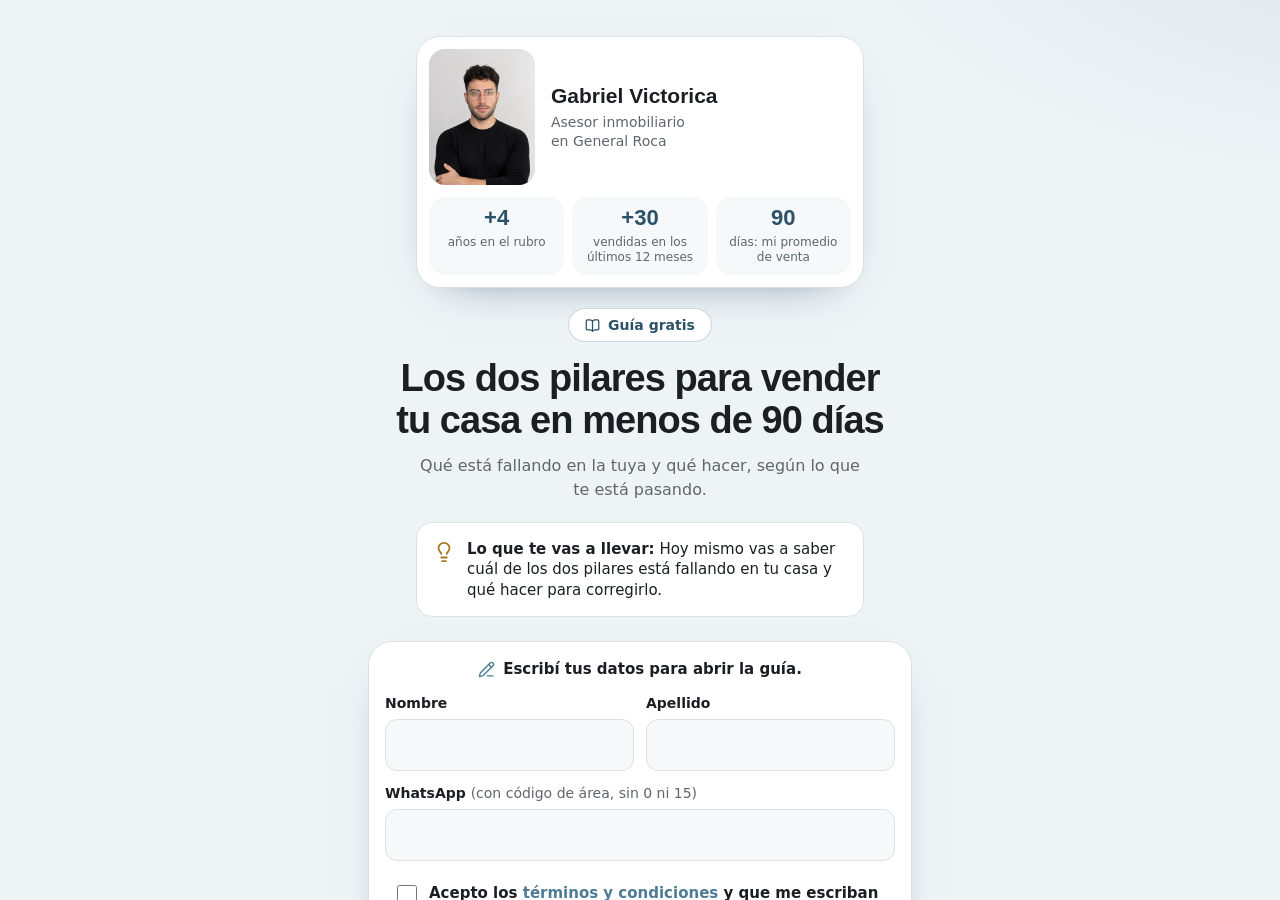
==== index.html @ ea255811 "PILAR en la web: primera publicacion" ====
<!doctype html>
<html lang="es">
  <head>
    <meta charset="UTF-8" />
    <meta name="viewport" content="width=device-width, initial-scale=1.0" />
    <title>Recursos · Gabriel Victorica</title>
    <meta http-equiv="refresh" content="0; url=/pilar/" />
  </head>
  <body><a href="/pilar/">Ir a la guía</a></body>
</html>
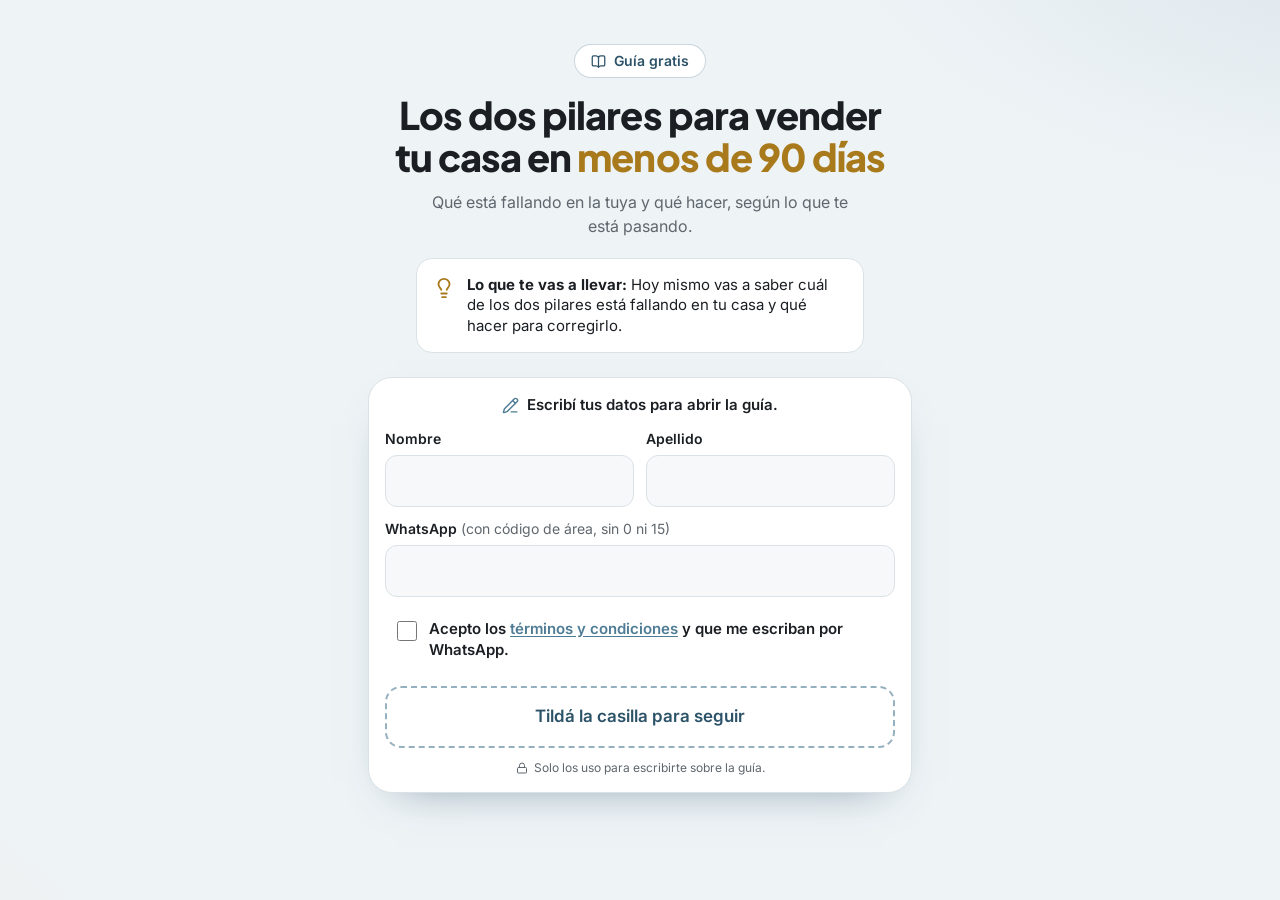
==== commit 99b4ec5d: "Tarjeta nueva, titulo resaltado en la guia, /casa sin barra" ====
--- a/index.html
+++ b/index.html
@@ -4,7 +4,15 @@
     <meta charset="UTF-8" />
     <meta name="viewport" content="width=device-width, initial-scale=1.0" />
     <title>Recursos · Gabriel Victorica</title>
-    <meta http-equiv="refresh" content="0; url=/pilar/" />
+    <script>
+      (function () {
+        var guias = ["pilar", "lista", "casa"];
+        var pedida = location.pathname.replace(/^\/+|\/+$/g, "").split("/")[0];
+        var destino = guias.indexOf(pedida) >= 0 ? pedida : "pilar";
+        if (location.pathname !== "/" + destino + "/") location.replace("/" + destino + "/" + location.search); // sin vueltas infinitas
+      })();
+    </script>
+    <noscript><meta http-equiv="refresh" content="0; url=/pilar/" /></noscript>
   </head>
   <body><a href="/pilar/">Ir a la guía</a></body>
 </html>
